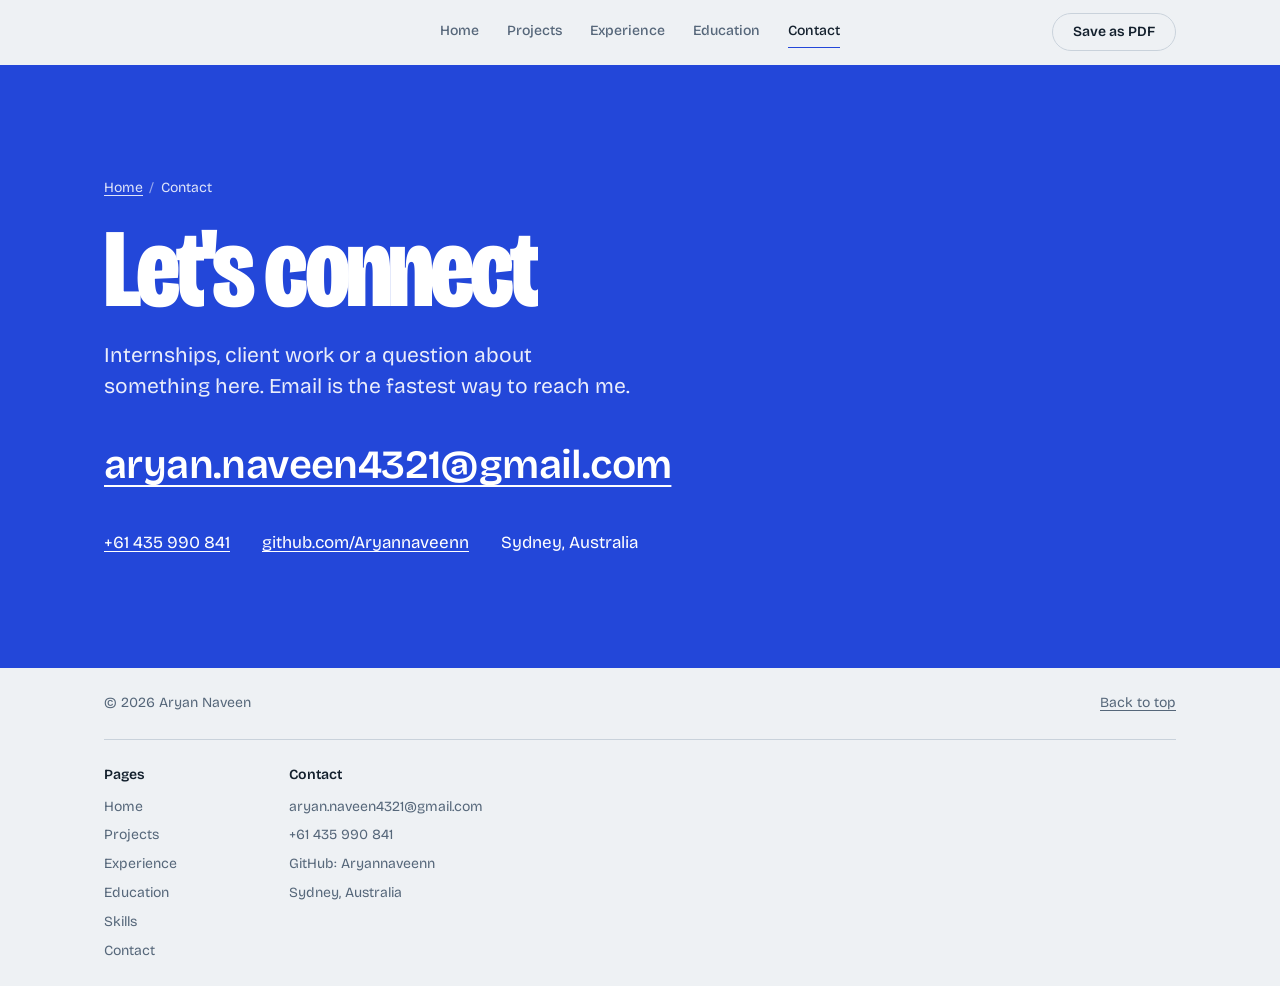
==== contact/index.html @ fd481029 "SEO" ====
<!doctype html>
<html lang="en-AU">
<head>
  <meta charset="utf-8">
  <meta name="viewport" content="width=device-width, initial-scale=1">
  <title>Contact | Aryan Naveen, Software Engineer</title>
  <meta name="description" content="Contact Aryan Naveen, a software engineer in Sydney, about internships or client work. Email is the fastest way to get in touch.">
  <meta name="author" content="Aryan Naveen">
  <meta name="robots" content="index, follow, max-image-preview:large">
  <link rel="canonical" href="https://aryannaveen.com/contact/">

  <meta property="og:type" content="website">
  <meta property="og:site_name" content="Aryan Naveen">
  <meta property="og:locale" content="en_AU">
  <meta property="og:url" content="https://aryannaveen.com/contact/">
  <meta property="og:title" content="Contact | Aryan Naveen, Software Engineer">
  <meta property="og:description" content="Contact Aryan Naveen, a software engineer in Sydney, about internships or client work. Email is the fastest way to get in touch.">
  <meta property="og:image" content="https://aryannaveen.com/og-image.png">
  <meta property="og:image:width" content="1200">
  <meta property="og:image:height" content="630">
  <meta property="og:image:alt" content="Aryan Naveen, software engineer in Sydney">
  <meta name="twitter:card" content="summary_large_image">
  <meta name="twitter:title" content="Contact | Aryan Naveen, Software Engineer">
  <meta name="twitter:description" content="Contact Aryan Naveen, a software engineer in Sydney, about internships or client work. Email is the fastest way to get in touch.">
  <meta name="twitter:image" content="https://aryannaveen.com/og-image.png">

  <meta name="theme-color" content="#EEF1F4">
  <link rel="icon" href="../favicon.svg" type="image/svg+xml">
  <link rel="icon" href="../favicon-48.png" type="image/png" sizes="48x48">
  <link rel="apple-touch-icon" href="../apple-touch-icon.png">
  <link rel="preconnect" href="https://fonts.googleapis.com">
  <link rel="preconnect" href="https://fonts.gstatic.com" crossorigin>
  <link href="https://fonts.googleapis.com/css2?family=Bricolage+Grotesque:opsz,wdth,wght@12..96,75..100,300..800&display=swap" rel="stylesheet">
  <link rel="stylesheet" href="../styles.css">

  <script type="application/ld+json">
  {
    "@context": "https://schema.org",
    "@graph": [
      {
        "@type": "WebPage",
        "@id": "https://aryannaveen.com/contact/#webpage",
        "url": "https://aryannaveen.com/contact/",
        "name": "Contact | Aryan Naveen, Software Engineer",
        "description": "Contact Aryan Naveen, a software engineer in Sydney, about internships or client work. Email is the fastest way to get in touch.",
        "inLanguage": "en-AU",
        "isPartOf": {
          "@type": "WebSite",
          "@id": "https://aryannaveen.com/#website",
          "url": "https://aryannaveen.com/",
          "name": "Aryan Naveen"
        },
        "about": {
          "@type": "Person",
          "@id": "https://aryannaveen.com/#person",
          "name": "Aryan Naveen",
          "url": "https://aryannaveen.com/",
          "sameAs": [
            "https://github.com/Aryannaveenn"
          ]
        },
        "breadcrumb": {
          "@id": "https://aryannaveen.com/contact/#breadcrumb"
        }
      },
      {
        "@type": "BreadcrumbList",
        "@id": "https://aryannaveen.com/contact/#breadcrumb",
        "itemListElement": [
          {
            "@type": "ListItem",
            "position": 1,
            "name": "Home",
            "item": "https://aryannaveen.com/"
          },
          {
            "@type": "ListItem",
            "position": 2,
            "name": "Contact",
            "item": "https://aryannaveen.com/contact/"
          }
        ]
      }
    ]
  }
  </script>
</head>
<body>
  <a class="skip" href="#main">Skip to content</a>

  <header class="topbar" id="top">
    <div class="wrap topbar__inner">
      <nav class="nav" aria-label="Pages">
        <a href="/">Home</a>
        <a href="/projects/">Projects</a>
        <a href="/experience/">Experience</a>
        <a href="/education/">Education</a>
        <a href="/contact/" aria-current="page">Contact</a>
      </nav>
      <button class="btn btn--quiet print-btn" type="button" data-print>Save as PDF</button>
    </div>
  </header>

  <main id="main">
    <section class="contact" id="contact" aria-labelledby="contact-title">
      <div class="wrap">
        <nav class="crumbs" aria-label="Breadcrumb">
          <ol>
            <li><a href="/">Home</a></li>
            <li aria-current="page">Contact</li>
          </ol>
        </nav>
        <h1 id="contact-title">Let's connect</h1>
        <p class="contact__lede">Internships, client work or a question about something here. Email is the fastest way to reach me.</p>
        <a class="contact__email" href="mailto:aryan.naveen4321@gmail.com">aryan.naveen4321@gmail.com</a>
        <ul class="contact__list">
          <li><a href="tel:+61435990841">+61 435 990 841</a></li>
          <li><a href="https://github.com/Aryannaveenn" target="_blank" rel="noopener">github.com/Aryannaveenn</a></li>
          <li>Sydney, Australia</li>
        </ul>
      </div>
    </section>
  </main>

  <footer class="footer">
    <div class="wrap">
      <div class="footer__inner">
        <p>&copy; <span id="year">2026</span> Aryan Naveen</p>
        <a href="#top">Back to top</a>
      </div>

      <div class="footer__cols">
        <nav class="footer__col" aria-labelledby="footer-pages">
          <h2 id="footer-pages">Pages</h2>
          <ul>
            <li><a href="/">Home</a></li>
            <li><a href="/projects/">Projects</a></li>
            <li><a href="/experience/">Experience</a></li>
            <li><a href="/education/">Education</a></li>
            <li><a href="/skills/">Skills</a></li>
            <li><a href="/contact/">Contact</a></li>
          </ul>
        </nav>

        <div class="footer__col">
          <h2>Contact</h2>
          <ul>
            <li><a href="mailto:aryan.naveen4321@gmail.com">aryan.naveen4321@gmail.com</a></li>
            <li><a href="tel:+61435990841">+61 435 990 841</a></li>
            <li><a href="https://github.com/Aryannaveenn" target="_blank" rel="noopener">GitHub: Aryannaveenn</a></li>
            <li>Sydney, Australia</li>
          </ul>
        </div>
      </div>
    </div>
  </footer>

  <script src="../main.js" defer></script>
</body>
</html>
---- styles.css ----
/* ---------- Tokens ---------- */
:root {
  --bg: #EEF1F4;
  --bg-alt: #E3E8EE;
  --surface: #F8FAFB;
  --ink: #13202D;
  --muted: #56677A;
  --rule: #C9D2DB;
  --accent: #2347D9;
  --accent-ink: #FFFFFF;
  --focus: #2347D9;

  --font: "Bricolage Grotesque", ui-sans-serif, system-ui, -apple-system, "Segoe UI", sans-serif;

  /* Type scale (modular, ~1.25) */
  --step--1: 0.875rem;
  --step-0: 1.0625rem;
  --step-1: 1.3125rem;
  --step-2: 1.625rem;
  --step-3: clamp(2rem, 1.4rem + 2.4vw, 3rem);

  --wrap: 72rem;
  --gutter: clamp(1rem, 4vw, 2.5rem);
  --section-space: clamp(4rem, 3rem + 5vw, 7.5rem);
}

@media (prefers-color-scheme: dark) {
  :root:not([data-theme="light"]) {
    --bg: #0F1924;
    --bg-alt: #142130;
    --surface: #182636;
    --ink: #E5EBF1;
    --muted: #93A3B4;
    --rule: #2A3B4D;
    --accent: #7E9BFF;
    --accent-ink: #0F1924;
    --focus: #9DB3FF;
  }
}
:root[data-theme="dark"] {
  --bg: #0F1924;
  --bg-alt: #142130;
  --surface: #182636;
  --ink: #E5EBF1;
  --muted: #93A3B4;
  --rule: #2A3B4D;
  --accent: #7E9BFF;
  --accent-ink: #0F1924;
  --focus: #9DB3FF;
}

/* ---------- Base ---------- */
*, *::before, *::after { box-sizing: border-box; }

html {
  scroll-behavior: smooth;
  scroll-padding-top: 5rem;
  -webkit-text-size-adjust: 100%;
}

body {
  margin: 0;
  background: var(--bg);
  color: var(--ink);
  font-family: var(--font);
  font-size: var(--step-0);
  font-variation-settings: "opsz" 14;
  line-height: 1.6;
  -webkit-font-smoothing: antialiased;
  overflow-x: hidden;
}

h1, h2, h3, h4, p, ul, ol, dl, dd { margin: 0; }
ul, ol { padding: 0; }

a { color: inherit; text-decoration-thickness: 1px; text-underline-offset: 0.2em; }
a:hover { color: var(--accent); }

:focus-visible {
  outline: 2px solid var(--focus);
  outline-offset: 3px;
  border-radius: 4px;
}

.wrap {
  width: 100%;
  max-width: var(--wrap);
  margin-inline: auto;
  padding-inline: var(--gutter);
}

.skip {
  position: absolute;
  left: 1rem;
  top: -3rem;
  z-index: 100;
  padding: 0.5rem 1rem;
  background: var(--accent);
  color: var(--accent-ink);
  border-radius: 6px;
}
.skip:focus { top: 1rem; }

/* ---------- Buttons ---------- */
.btn {
  display: inline-flex;
  align-items: center;
  gap: 0.5rem;
  padding: 0.7rem 1.25rem;
  border-radius: 999px;
  font: inherit;
  font-size: var(--step--1);
  font-weight: 600;
  line-height: 1;
  text-decoration: none;
  cursor: pointer;
  border: 1.5px solid transparent;
  transition: background-color 0.15s ease, color 0.15s ease, border-color 0.15s ease;
}
.btn--solid { background: var(--accent); color: var(--accent-ink); }
.btn--solid:hover { background: var(--ink); color: var(--bg); }
.btn--line { border-color: var(--ink); color: var(--ink); }
.btn--line:hover { background: var(--ink); color: var(--bg); }
.btn--quiet { background: transparent; color: var(--ink); border-color: var(--rule); }
.btn--quiet:hover { border-color: var(--ink); color: var(--ink); }

/* ---------- Top bar ---------- */
.topbar {
  position: sticky;
  top: 0;
  z-index: 50;
  background: color-mix(in srgb, var(--bg) 88%, transparent);
  backdrop-filter: blur(10px);
  -webkit-backdrop-filter: blur(10px);
  border-bottom: 1px solid transparent;
  transition: border-color 0.2s ease;
}
.topbar.is-scrolled { border-bottom-color: var(--rule); }

/* Three columns with equal outer tracks keep the nav at the true centre */
.topbar__inner {
  display: grid;
  grid-template-columns: 1fr auto 1fr;
  align-items: center;
  gap: 1.5rem;
  height: 4rem;
}

.nav {
  grid-column: 2;
  display: flex;
  justify-content: center;
  gap: 1.75rem;
}
.print-btn { grid-column: 3; justify-self: end; }
.nav a {
  font-size: var(--step--1);
  font-weight: 500;
  text-decoration: none;
  color: var(--muted);
  padding-block: 0.25rem;
  border-bottom: 1.5px solid transparent;
}
.nav a:hover { color: var(--ink); }
.nav a.is-active,
.nav a[aria-current="page"] { color: var(--ink); border-bottom-color: var(--accent); }

@media (max-width: 720px) {
  .topbar__inner { grid-template-columns: 1fr; }
  .nav { grid-column: 1; gap: clamp(0.55rem, 3vw, 1.75rem); }
  .print-btn { display: none; }
}

/* ---------- Hero ---------- */
.hero {
  overflow-x: clip;
  padding-top: clamp(2.5rem, 2rem + 4vw, 5rem);
  padding-bottom: clamp(3rem, 2rem + 4vw, 5rem);
}

.hero__role {
  font-size: var(--step-0);
  font-weight: 500;
  color: var(--muted);
  margin-bottom: 0.75rem;
}

.hero__name {
  font-size: clamp(4.25rem, 1rem + 21vw, 19rem);
  font-weight: 800;
  font-variation-settings: "opsz" 96, "wdth" 75;
  line-height: 0.84;
  letter-spacing: -0.035em;
  margin-left: -0.04em;
}
.hero__stage { position: relative; }
.hero__name { position: relative; z-index: 1; }

/* ---------- Waving person (stands behind the name) ---------- */
.greeter {
  position: absolute;
  right: clamp(-0.5rem, 14vw - 4rem, 8rem);
  bottom: 0;
  width: clamp(8rem, 30vw, 24rem);
  cursor: pointer;
  -webkit-tap-highlight-color: transparent;
}
/* Phones: sit in from the edge so the outstretched handshake stays on screen */
@media (max-width: 720px) {
  .greeter { right: 10vw; }
}
.greeter__svg {
  display: block;
  /* extra room on the right for the outstretched handshake (the torso mask clips at the box edge) */
  width: 140%;
  height: auto;
  overflow: visible;
  /* fade the torso out instead of ending on a hard edge */
  -webkit-mask-image: linear-gradient(to bottom, #000 84%, transparent 100%);
  mask-image: linear-gradient(to bottom, #000 84%, transparent 100%);
}

.greeter__shirt { fill: var(--accent); }
.greeter__shirt-shade { fill: color-mix(in srgb, var(--accent) 78%, #000); }
.greeter__sleeve { stroke: var(--accent); stroke-width: 40; }
.greeter__fold { stroke: #000; stroke-width: 3; opacity: 0.12; }
.greeter__collar { stroke: color-mix(in srgb, var(--accent) 70%, #000); stroke-width: 5; }
.greeter__brow { stroke: #21160F; stroke-width: 5; }
.greeter__lid { stroke: #2A1A10; stroke-width: 2.5; }
.greeter__nose { stroke: #5E3818; stroke-width: 2.5; }
.greeter__beard { fill: #21160F; }
.greeter .hair-hi { stroke: #5A3C2C; stroke-width: 2; opacity: 0.85; }

/* Dark backgrounds swallow black hair, so give the figure a faint rim light */
@media (prefers-color-scheme: dark) {
  :root:not([data-theme="light"]) .greeter__svg { filter: drop-shadow(0 0 1.5px rgba(229, 235, 241, 0.35)); }
}
:root[data-theme="dark"] .greeter__svg { filter: drop-shadow(0 0 1.5px rgba(229, 235, 241, 0.35)); }

.greeter__arm {
  transform-box: view-box;
  transform-origin: 254px 264px;
  transform: rotate(-4deg);
}
.greeter__head {
  transform-box: view-box;
  transform-origin: 140px 200px;
}
.greeter__eyes {
  transform-box: fill-box;
  transform-origin: center;
}
.greeter__pupil { transition: transform 0.12s ease-out; }

.greeter__bubble {
  position: absolute;
  top: 0;
  left: 14%;
  padding: 0.45em 0.85em;
  border-radius: 1em 1em 0.2em 1em;
  background: var(--ink);
  color: var(--bg);
  font-size: clamp(0.8rem, 0.6rem + 0.8vw, 1.25rem);
  font-weight: 700;
  white-space: nowrap;
  opacity: 0;
  translate: -50% 0;
  scale: 0.6;
  transform-origin: 100% 100%;
  pointer-events: none;
}
/* Handshake bubble sits above the head on the side the hand reaches out to */
.greeter__bubble--shake {
  left: auto;
  right: 0;
  translate: 0 -20%;
  border-radius: 1em 1em 1em 0.2em;
  transform-origin: 0 100%;
}

/* Only the open hand shows until a handshake swaps it */
.greeter__hand-shake { opacity: 0; }

@media (prefers-reduced-motion: no-preference) {
  .js .greeter { animation: greeter-in 0.7s cubic-bezier(0.2, 0.8, 0.2, 1) 0.45s both; }
  .greeter__eyes { animation: blink 5.5s infinite 2.5s; }
  .greeter.is-waving .greeter__arm { animation: wave 1.8s ease-in-out; }
  .greeter.is-waving .greeter__head { animation: tilt 1.8s ease-in-out; }
  .greeter.is-waving .greeter__bubble--wave { animation: bubble 2.8s ease both; }

  .greeter.is-shaking .greeter__arm { animation: shake 2.8s ease-in-out; }
  .greeter.is-shaking .greeter__head { animation: tilt 2.8s ease-in-out; }
  .greeter.is-shaking .greeter__hand-open { animation: hand-swap-out 2.8s linear; }
  .greeter.is-shaking .greeter__hand-shake { animation: hand-swap-in 2.8s linear; }
  .greeter.is-shaking .greeter__bubble--shake { animation: bubble 3.2s ease both; }
}

@keyframes greeter-in {
  from { opacity: 0; transform: translateY(14%); }
  to { opacity: 1; transform: none; }
}
@keyframes wave {
  0%, 100% { transform: rotate(-4deg); }
  14%, 42%, 70% { transform: rotate(-18deg); }
  28%, 56%, 84% { transform: rotate(10deg); }
}
@keyframes tilt {
  0%, 100% { transform: rotate(0); }
  20%, 80% { transform: rotate(4deg); }
}
@keyframes blink {
  0%, 94%, 100% { transform: scaleY(1); }
  97% { transform: scaleY(0.1); }
}
@keyframes bubble {
  0% { opacity: 0; scale: 0.6; transform: none; }
  12%, 82% { opacity: 1; scale: 1; transform: translateY(-10%); }
  100% { opacity: 0; scale: 1; transform: translateY(-10%); }
}
/* Reach out to the side, pump twice, hold, then return to the resting pose */
@keyframes shake {
  0% { transform: rotate(-4deg); }
  22% { transform: rotate(80deg); }
  32% { transform: rotate(71deg); }
  42% { transform: rotate(86deg); }
  52% { transform: rotate(71deg); }
  62% { transform: rotate(84deg); }
  70%, 80% { transform: rotate(80deg); }
  100% { transform: rotate(-4deg); }
}
@keyframes hand-swap-out {
  0%, 15% { opacity: 1; }
  16%, 84% { opacity: 0; }
  85%, 100% { opacity: 1; }
}
@keyframes hand-swap-in {
  0%, 15% { opacity: 0; }
  16%, 84% { opacity: 1; }
  85%, 100% { opacity: 0; }
}

.hero__line { display: block; overflow: hidden; padding-bottom: 0.06em; }
.hero__line > span { display: inline-block; }
.hero__line:nth-child(2) > span { color: var(--accent); }

.hero__grid {
  display: grid;
  grid-template-columns: minmax(0, 1.35fr) minmax(0, 1fr);
  gap: clamp(2rem, 5vw, 5rem);
  margin-top: clamp(2rem, 4vw, 3.5rem);
  align-items: start;
}

.hero__lede {
  font-size: var(--step-2);
  font-variation-settings: "opsz" 32;
  line-height: 1.35;
  letter-spacing: -0.01em;
  max-width: 32ch;
}

.now {
  border-left: 2px solid var(--accent);
  padding-left: 1.25rem;
}
.now dl { display: grid; gap: 1rem; }
.now dt { font-size: var(--step--1); color: var(--muted); font-weight: 500; }
.now dd { font-size: var(--step-0); line-height: 1.45; }

.hero__actions {
  display: flex;
  flex-wrap: wrap;
  align-items: center;
  gap: 0.75rem 1rem;
  margin-top: clamp(2rem, 4vw, 3rem);
}

.clock {
  font-size: var(--step--1);
  color: var(--muted);
  margin-left: 0.5rem;
}
.clock time { color: var(--ink); font-weight: 600; font-variant-numeric: tabular-nums; }

@media (max-width: 820px) {
  .hero__grid { grid-template-columns: 1fr; }
  .clock { flex-basis: 100%; margin-left: 0; margin-top: 0.25rem; }
}

/* Page-load reveal: the one orchestrated motion on the page */
@media (prefers-reduced-motion: no-preference) {
  .js .hero__line > span {
    transform: translateY(105%);
    animation: rise 0.9s cubic-bezier(0.2, 0.8, 0.2, 1) forwards;
  }
  .js .hero__line:nth-child(2) > span { animation-delay: 0.12s; }
  .js .hero__grid,
  .js .hero__actions {
    opacity: 0;
    animation: fade 0.6s ease forwards 0.55s;
  }
}
@keyframes rise { to { transform: translateY(0); } }
@keyframes fade { to { opacity: 1; } }

/* ---------- Honours strip ---------- */
.honours {
  background: var(--ink);
  color: var(--bg);
}
.honours__list {
  list-style: none;
  display: grid;
  grid-template-columns: repeat(3, minmax(0, 1fr));
}
.honours__list li {
  padding: 1.5rem 1.5rem 1.5rem 0;
  font-size: var(--step-0);
  line-height: 1.4;
  color: color-mix(in srgb, var(--bg) 75%, var(--ink));
}
.honours__list li + li {
  padding-left: 1.5rem;
  border-left: 1px solid color-mix(in srgb, var(--bg) 22%, var(--ink));
}
.honours__list strong { color: var(--bg); font-weight: 700; }

@media (max-width: 760px) {
  .honours__list { grid-template-columns: 1fr; }
  .honours__list li { padding: 1rem 0; }
  .honours__list li + li {
    padding-left: 0;
    border-left: 0;
    border-top: 1px solid color-mix(in srgb, var(--bg) 22%, var(--ink));
  }
}

/* ---------- Sections ---------- */
.section { padding-block: var(--section-space); }
.section--alt { background: var(--bg-alt); }

.section__head {
  display: grid;
  gap: 0.75rem;
  margin-bottom: clamp(2.5rem, 4vw, 4rem);
  max-width: 40rem;
}
.section__head h1,
.section__head h2 {
  font-size: var(--step-3);
  font-weight: 750;
  font-variation-settings: "opsz" 72, "wdth" 85;
  line-height: 1.05;
  letter-spacing: -0.025em;
}
.section__head p {
  font-size: var(--step-1);
  line-height: 1.45;
  color: var(--muted);
}

/* ---------- Breadcrumbs (section pages) ---------- */
.crumbs ol {
  list-style: none;
  display: flex;
  flex-wrap: wrap;
  gap: 0.4rem;
  margin-bottom: 1.25rem;
  font-size: var(--step--1);
  color: var(--muted);
}
.crumbs li + li::before {
  content: "/";
  margin-right: 0.4rem;
  opacity: 0.6;
}
.crumbs a { color: inherit; }
.crumbs a:hover { color: var(--ink); }
.contact .crumbs ol { color: inherit; opacity: 0.85; }
.contact .crumbs a:hover { color: inherit; }

/* ---------- Projects ---------- */
.project {
  padding-block: clamp(2rem, 4vw, 3rem);
  border-top: 1px solid var(--rule);
}
.project:last-child { padding-bottom: 0; }

.project__head {
  display: flex;
  flex-wrap: wrap;
  align-items: baseline;
  justify-content: space-between;
  gap: 0.25rem 1.5rem;
  margin-bottom: 1.5rem;
}
.project__head h3 {
  font-size: clamp(1.75rem, 1.3rem + 1.8vw, 2.5rem);
  font-weight: 700;
  font-variation-settings: "opsz" 60, "wdth" 90;
  letter-spacing: -0.02em;
  line-height: 1.1;
}
.project__meta { font-size: var(--step--1); color: var(--muted); }

.project__body {
  display: grid;
  grid-template-columns: minmax(0, 1fr) minmax(0, 1.4fr);
  gap: clamp(1.5rem, 5vw, 4.5rem);
}

.project__summary {
  font-size: var(--step-1);
  line-height: 1.45;
  max-width: 34ch;
}

.stack {
  margin-top: 1.5rem;
  font-size: var(--step--1);
  line-height: 1.6;
  color: var(--muted);
  max-width: 36ch;
}
.project__links {
  display: flex;
  flex-wrap: wrap;
  align-items: center;
  gap: 0.5rem 0.9rem;
  margin-top: 1.5rem;
}
.project__note {
  font-size: var(--step--1);
  color: var(--muted);
  max-width: 24ch;
  line-height: 1.4;
}
.stack span {
  display: block;
  color: var(--ink);
  font-weight: 600;
  margin-bottom: 0.15rem;
}

.project__detail h4 {
  font-size: var(--step--1);
  font-weight: 600;
  color: var(--accent);
  margin-bottom: 0.6rem;
}
.project__detail ul + h4 { margin-top: 1.75rem; }

.project__detail ul,
.job ul,
.edu ul {
  list-style: none;
  display: grid;
  gap: 0.6rem;
}
.project__detail li,
.job li,
.edu li {
  position: relative;
  padding-left: 1.1rem;
  max-width: 68ch;
}
.project__detail li::before,
.job li::before,
.edu li::before {
  content: "";
  position: absolute;
  left: 0;
  top: 0.68em;
  width: 0.4rem;
  height: 2px;
  background: var(--muted);
}

@media (max-width: 820px) {
  .project__body { grid-template-columns: 1fr; }
}

/* ---------- Experience timeline ---------- */
.timeline { list-style: none; }

.job {
  display: grid;
  grid-template-columns: 12rem minmax(0, 1fr);
  gap: 0.5rem 2.5rem;
  padding-block: 2rem;
  border-top: 1px solid var(--rule);
}
.job:first-child { border-top: 0; padding-top: 0; }
.job:last-child { padding-bottom: 0; }

.job__when {
  font-size: var(--step--1);
  color: var(--muted);
  font-variant-numeric: tabular-nums;
  padding-top: 0.35rem;
}
.job h3 {
  font-size: var(--step-2);
  font-weight: 700;
  font-variation-settings: "opsz" 40;
  letter-spacing: -0.015em;
  line-height: 1.2;
  margin-bottom: 1rem;
}
.job__at { font-weight: 400; color: var(--muted); }

@media (max-width: 720px) {
  .job { grid-template-columns: 1fr; }
  .job__when { padding-top: 0; }
}

/* ---------- Education ---------- */
.edu {
  display: grid;
  grid-template-columns: repeat(2, minmax(0, 1fr));
  gap: 2.5rem clamp(2rem, 5vw, 4.5rem);
}
.edu__item { border-top: 2px solid var(--ink); padding-top: 1.25rem; }
.edu h3 {
  font-size: var(--step-2);
  font-weight: 700;
  font-variation-settings: "opsz" 40;
  letter-spacing: -0.015em;
  line-height: 1.2;
}
.edu__where { color: var(--muted); margin-top: 0.35rem; margin-bottom: 1rem; }

@media (max-width: 720px) {
  .edu { grid-template-columns: 1fr; }
}

/* ---------- Skills ---------- */
.skills { display: grid; }
.skills > div {
  display: grid;
  grid-template-columns: 14rem minmax(0, 1fr);
  gap: 0.25rem 2.5rem;
  padding-block: 1.1rem;
  border-top: 1px solid var(--rule);
}
.skills > div:last-child { border-bottom: 1px solid var(--rule); }
.skills dt { font-weight: 600; }
.skills dd { color: var(--muted); }

@media (max-width: 620px) {
  .skills > div { grid-template-columns: 1fr; }
}

/* ---------- Contact ---------- */
.contact {
  padding-block: var(--section-space);
  background: var(--accent);
  color: var(--accent-ink);
}
.contact h1,
.contact h2 {
  font-size: clamp(3rem, 1.5rem + 7vw, 7rem);
  font-weight: 800;
  font-variation-settings: "opsz" 96, "wdth" 75;
  line-height: 0.9;
  letter-spacing: -0.035em;
}
.contact__lede {
  font-size: var(--step-1);
  line-height: 1.45;
  margin-top: 1.25rem;
  max-width: 38ch;
  opacity: 0.9;
}
.contact__email {
  display: inline-block;
  margin-top: 2rem;
  font-size: clamp(1.25rem, 0.8rem + 2.6vw, 2.5rem);
  font-weight: 600;
  letter-spacing: -0.015em;
  overflow-wrap: anywhere;
  text-decoration-thickness: 2px;
  text-underline-offset: 0.18em;
}
.contact a { color: var(--accent-ink); }
.contact a:hover { color: var(--accent-ink); text-decoration-thickness: 3px; }
.contact :focus-visible { outline-color: var(--accent-ink); }

.contact__list {
  list-style: none;
  display: flex;
  flex-wrap: wrap;
  gap: 0.5rem 2rem;
  margin-top: 2rem;
  font-size: var(--step-0);
}

/* ---------- Footer ---------- */
.footer {
  padding-block: 1.5rem;
  font-size: var(--step--1);
  color: var(--muted);
}
.footer__inner {
  display: flex;
  justify-content: space-between;
  gap: 1rem;
}

.footer__cols {
  display: grid;
  grid-template-columns: repeat(2, max-content);
  gap: 1.5rem clamp(3rem, 10vw, 7rem);
  margin-top: 1.5rem;
  padding-top: 1.5rem;
  border-top: 1px solid var(--rule);
}
.footer__col h2 {
  font-size: var(--step--1);
  font-weight: 600;
  color: var(--ink);
  margin-bottom: 0.6rem;
}
.footer__col ul {
  list-style: none;
  display: grid;
  gap: 0.4rem;
}
.footer__col a { text-decoration: none; }
.footer__col a:hover { color: var(--accent); text-decoration: underline; }

@media (max-width: 520px) {
  .footer__cols { grid-template-columns: 1fr; }
  .footer__col a { overflow-wrap: anywhere; }
}

/* ---------- Print: turns the page back into a resume ---------- */
@media print {
  :root {
    --bg: #fff; --bg-alt: #fff; --ink: #111; --muted: #444;
    --rule: #bbb; --accent: #1d3bb8; --accent-ink: #fff;
  }
  @page { margin: 14mm 14mm; }

  body { font-size: 9.5pt; line-height: 1.4; background: #fff; }
  .topbar, .skip, .hero__actions .btn, .clock, .footer, .now, .greeter, .crumbs { display: none !important; }
  .wrap { max-width: none; padding-inline: 0; }

  .hero { padding: 0 0 8pt; }
  .hero__role { font-size: 10pt; margin-bottom: 2pt; }
  .hero__name { font-size: 30pt; line-height: 1; letter-spacing: -0.02em; }
  .hero__line { display: inline; overflow: visible; }
  .hero__line + .hero__line::before { content: " "; }
  .hero__line > span { transform: none !important; animation: none !important; }
  .hero__grid { display: block; margin-top: 6pt; opacity: 1 !important; animation: none !important; }
  .hero__lede { font-size: 10.5pt; max-width: none; }
  .hero__actions { margin-top: 4pt; opacity: 1 !important; animation: none !important; }

  .honours { background: none; color: var(--ink); }
  .honours__list { grid-template-columns: repeat(3, 1fr); }
  .honours__list li, .honours__list li + li { padding: 4pt 8pt 4pt 0; border: 0; color: var(--muted); }
  .honours__list strong { color: var(--ink); }

  .section, .contact { padding-block: 10pt 0; }
  .section__head { margin-bottom: 6pt; max-width: none; }
  .section__head h1, .section__head h2 { font-size: 14pt; border-bottom: 1px solid var(--rule); padding-bottom: 2pt; }
  .section__head p { display: none; }

  .project { padding-block: 6pt; border: 0; break-inside: avoid; }
  .project__head { margin-bottom: 3pt; }
  .project__head h3 { font-size: 12pt; }
  .project__body { grid-template-columns: 1fr; gap: 3pt; }
  .project__summary { font-size: 9.5pt; max-width: none; }
  .stack { margin-top: 2pt; max-width: none; }
  .project__links { margin-top: 2pt; }
  .project__note { display: none; }
  .project__demo { padding: 0; border: 0; border-radius: 0; font-size: 9pt; font-weight: 600; }
  .project__demo::after { content: ": " attr(href); font-weight: 400; color: var(--muted); }
  .stack span { display: inline; margin-right: 4pt; }
  .project__detail h4 { margin-bottom: 2pt; }
  .project__detail ul + h4 { margin-top: 4pt; }
  .project__detail ul, .job ul, .edu ul { gap: 1pt; }

  .job { grid-template-columns: 1fr; padding-block: 5pt; border: 0; break-inside: avoid; }
  .job h3 { font-size: 11pt; margin-bottom: 2pt; }
  .edu { gap: 8pt; }
  .edu__item { border-top: 0; padding-top: 0; }
  .edu h3 { font-size: 11pt; }
  .edu__where { margin-block: 1pt 2pt; }

  .skills > div { grid-template-columns: 9rem 1fr; padding-block: 2pt; border: 0 !important; }

  .contact { background: none; color: var(--ink); }
  .contact h1, .contact h2 { font-size: 14pt; border-bottom: 1px solid var(--rule); padding-bottom: 2pt; }
  .contact__lede { display: none; }
  .contact__email { font-size: 10pt; margin-top: 4pt; }
  .contact a { color: var(--ink); text-decoration: none; }
  .contact__list { margin-top: 2pt; font-size: 9.5pt; }

  .honours__list li, .job__when, .project__meta, .stack, .edu__where { font-size: 9pt; }

  a { text-decoration: none; }
}
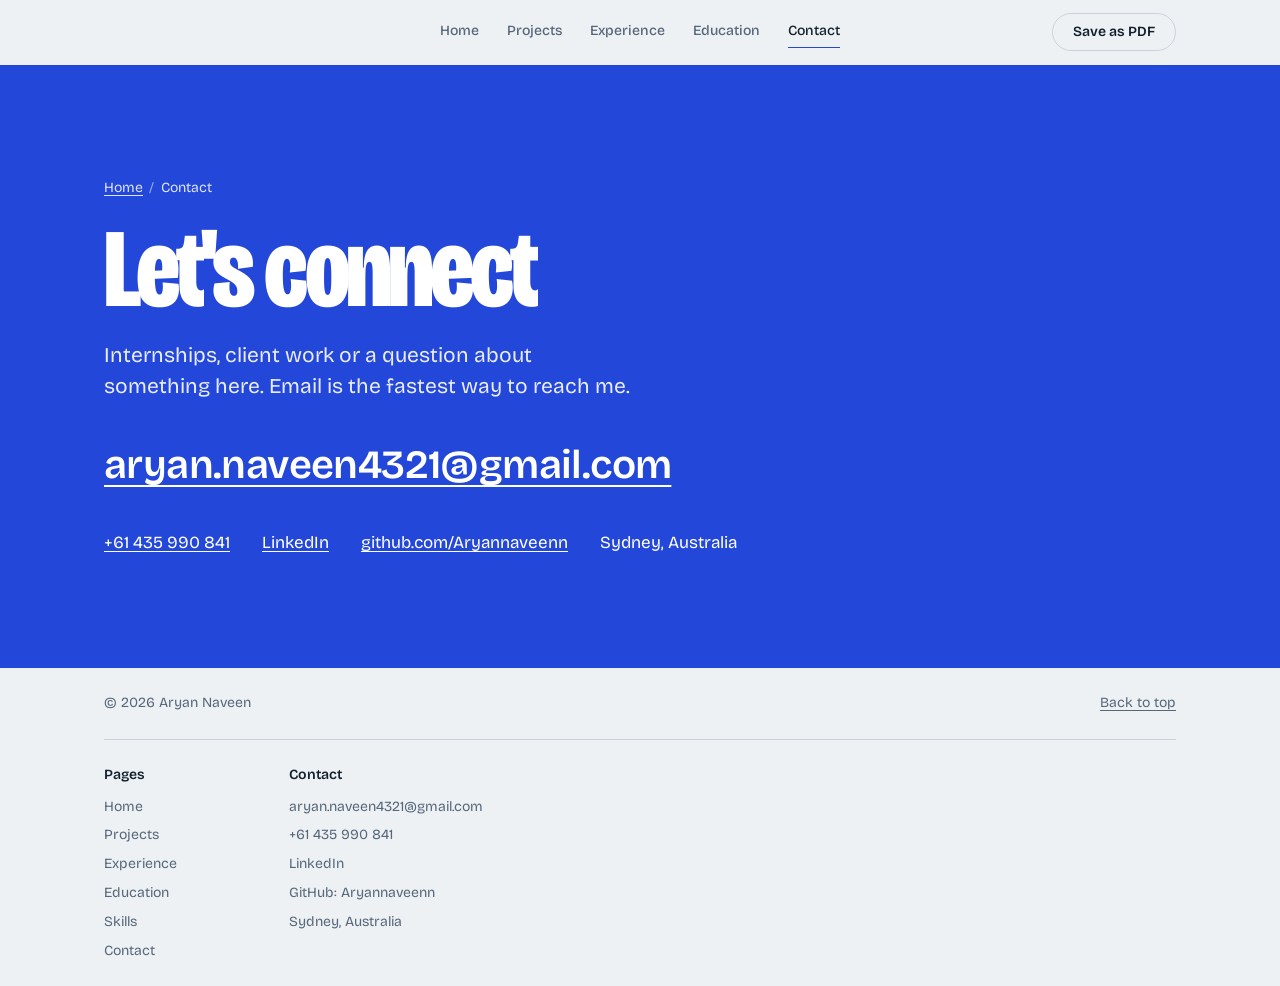
==== commit 1f9cd71f: "New content" ====
--- a/contact/index.html
+++ b/contact/index.html
@@ -56,6 +56,7 @@
           "name": "Aryan Naveen",
           "url": "https://aryannaveen.com/",
           "sameAs": [
+            "https://www.linkedin.com/in/aryan-naveen-22b4a2272/",
             "https://github.com/Aryannaveenn"
           ]
         },
@@ -115,7 +116,8 @@
         <a class="contact__email" href="mailto:aryan.naveen4321@gmail.com">aryan.naveen4321@gmail.com</a>
         <ul class="contact__list">
           <li><a href="tel:+61435990841">+61 435 990 841</a></li>
-          <li><a href="https://github.com/Aryannaveenn" target="_blank" rel="noopener">github.com/Aryannaveenn</a></li>
+          <li><a href="https://www.linkedin.com/in/aryan-naveen-22b4a2272/" target="_blank" rel="noopener me">LinkedIn</a></li>
+          <li><a href="https://github.com/Aryannaveenn" target="_blank" rel="noopener me">github.com/Aryannaveenn</a></li>
           <li>Sydney, Australia</li>
         </ul>
       </div>
@@ -147,7 +149,8 @@
           <ul>
             <li><a href="mailto:aryan.naveen4321@gmail.com">aryan.naveen4321@gmail.com</a></li>
             <li><a href="tel:+61435990841">+61 435 990 841</a></li>
-            <li><a href="https://github.com/Aryannaveenn" target="_blank" rel="noopener">GitHub: Aryannaveenn</a></li>
+            <li><a href="https://www.linkedin.com/in/aryan-naveen-22b4a2272/" target="_blank" rel="noopener me">LinkedIn</a></li>
+            <li><a href="https://github.com/Aryannaveenn" target="_blank" rel="noopener me">GitHub: Aryannaveenn</a></li>
             <li>Sydney, Australia</li>
           </ul>
         </div>
--- a/styles.css
+++ b/styles.css
@@ -580,6 +580,20 @@
   .project__body { grid-template-columns: 1fr; }
 }
 
+/* Alternate sides: every second project mirrors (name and summary on the right).
+   Wide screens only; phones stack into one column. */
+@media (min-width: 821px) {
+  /* the head uses the same columns as the body, so the name lines up with the summary below it */
+  .project:nth-of-type(even) .project__head,
+  .project:nth-of-type(even) .project__body {
+    display: grid;
+    grid-template-columns: minmax(0, 1.4fr) minmax(0, 1fr);
+    column-gap: clamp(1.5rem, 5vw, 4.5rem);
+  }
+  .project:nth-of-type(even) .project__head h3,
+  .project:nth-of-type(even) .project__intro { order: 2; }
+}
+
 /* ---------- Experience timeline ---------- */
 .timeline { list-style: none; }
 
